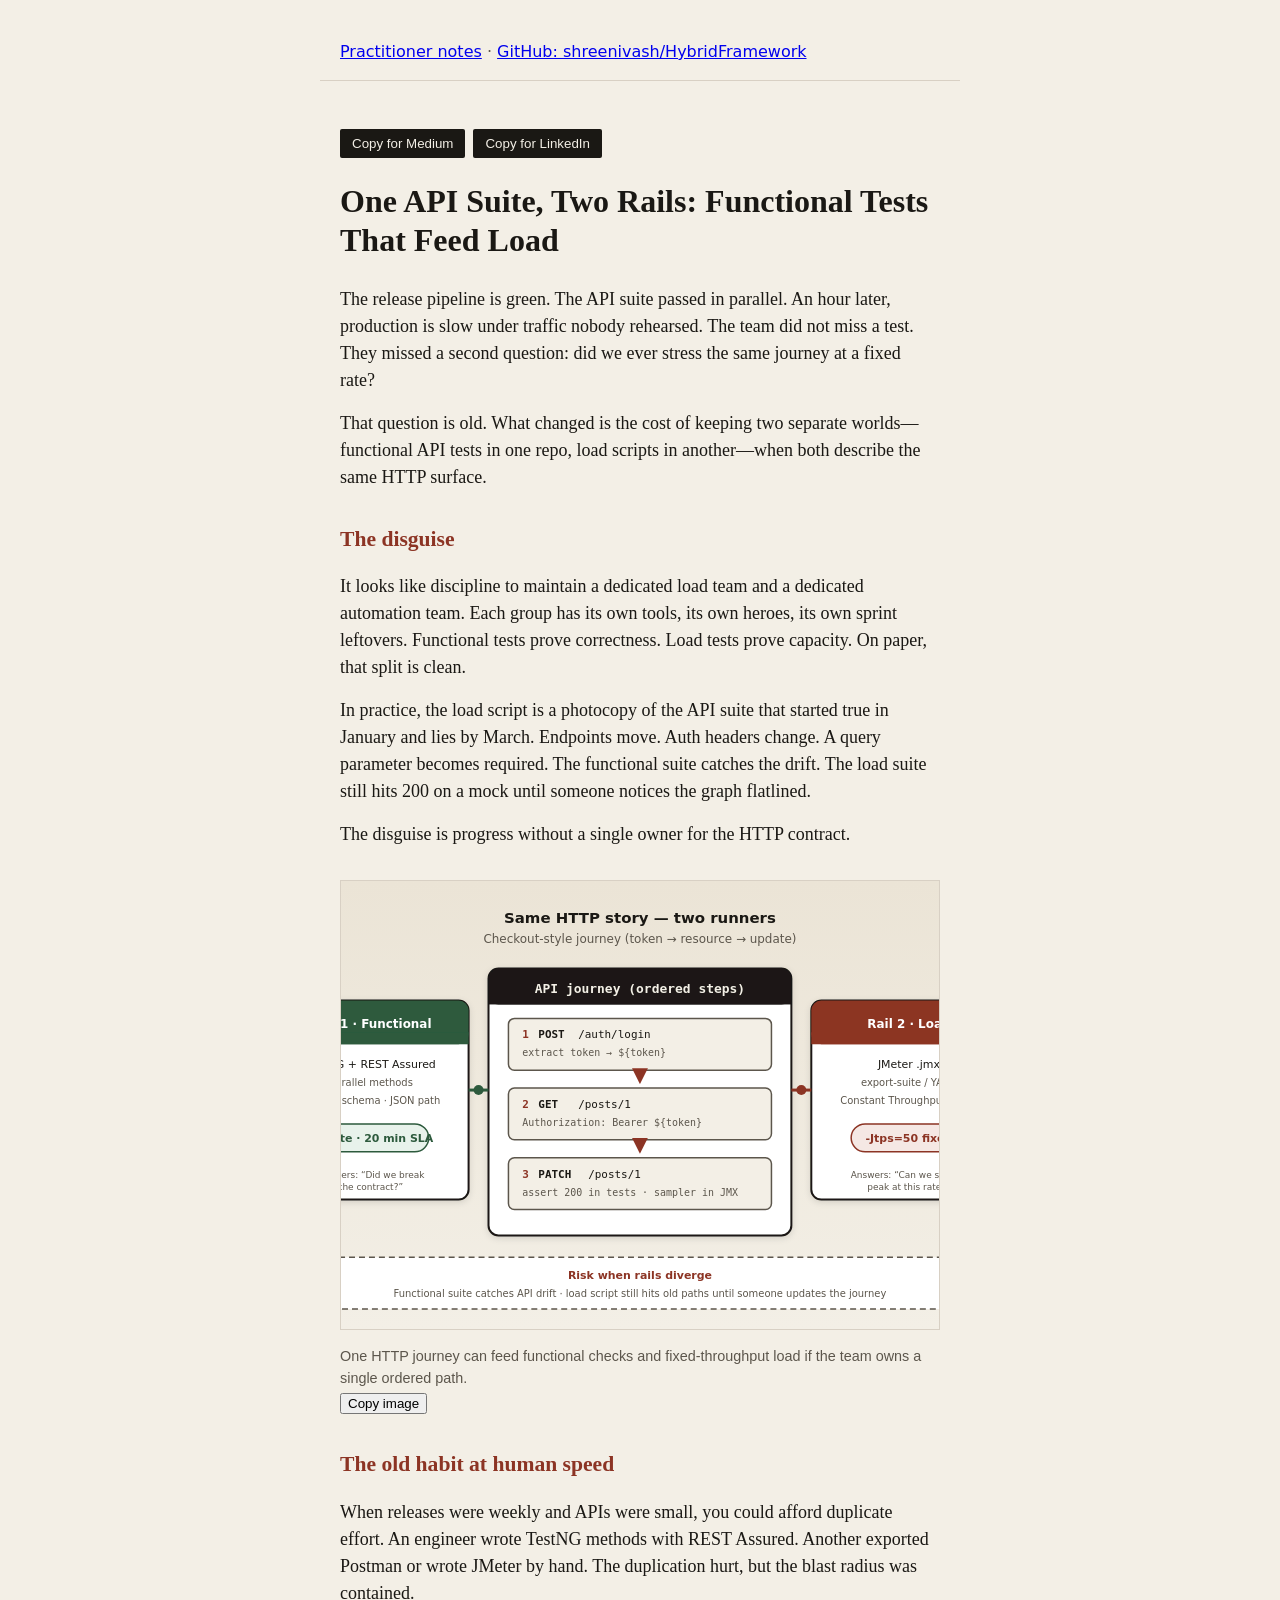
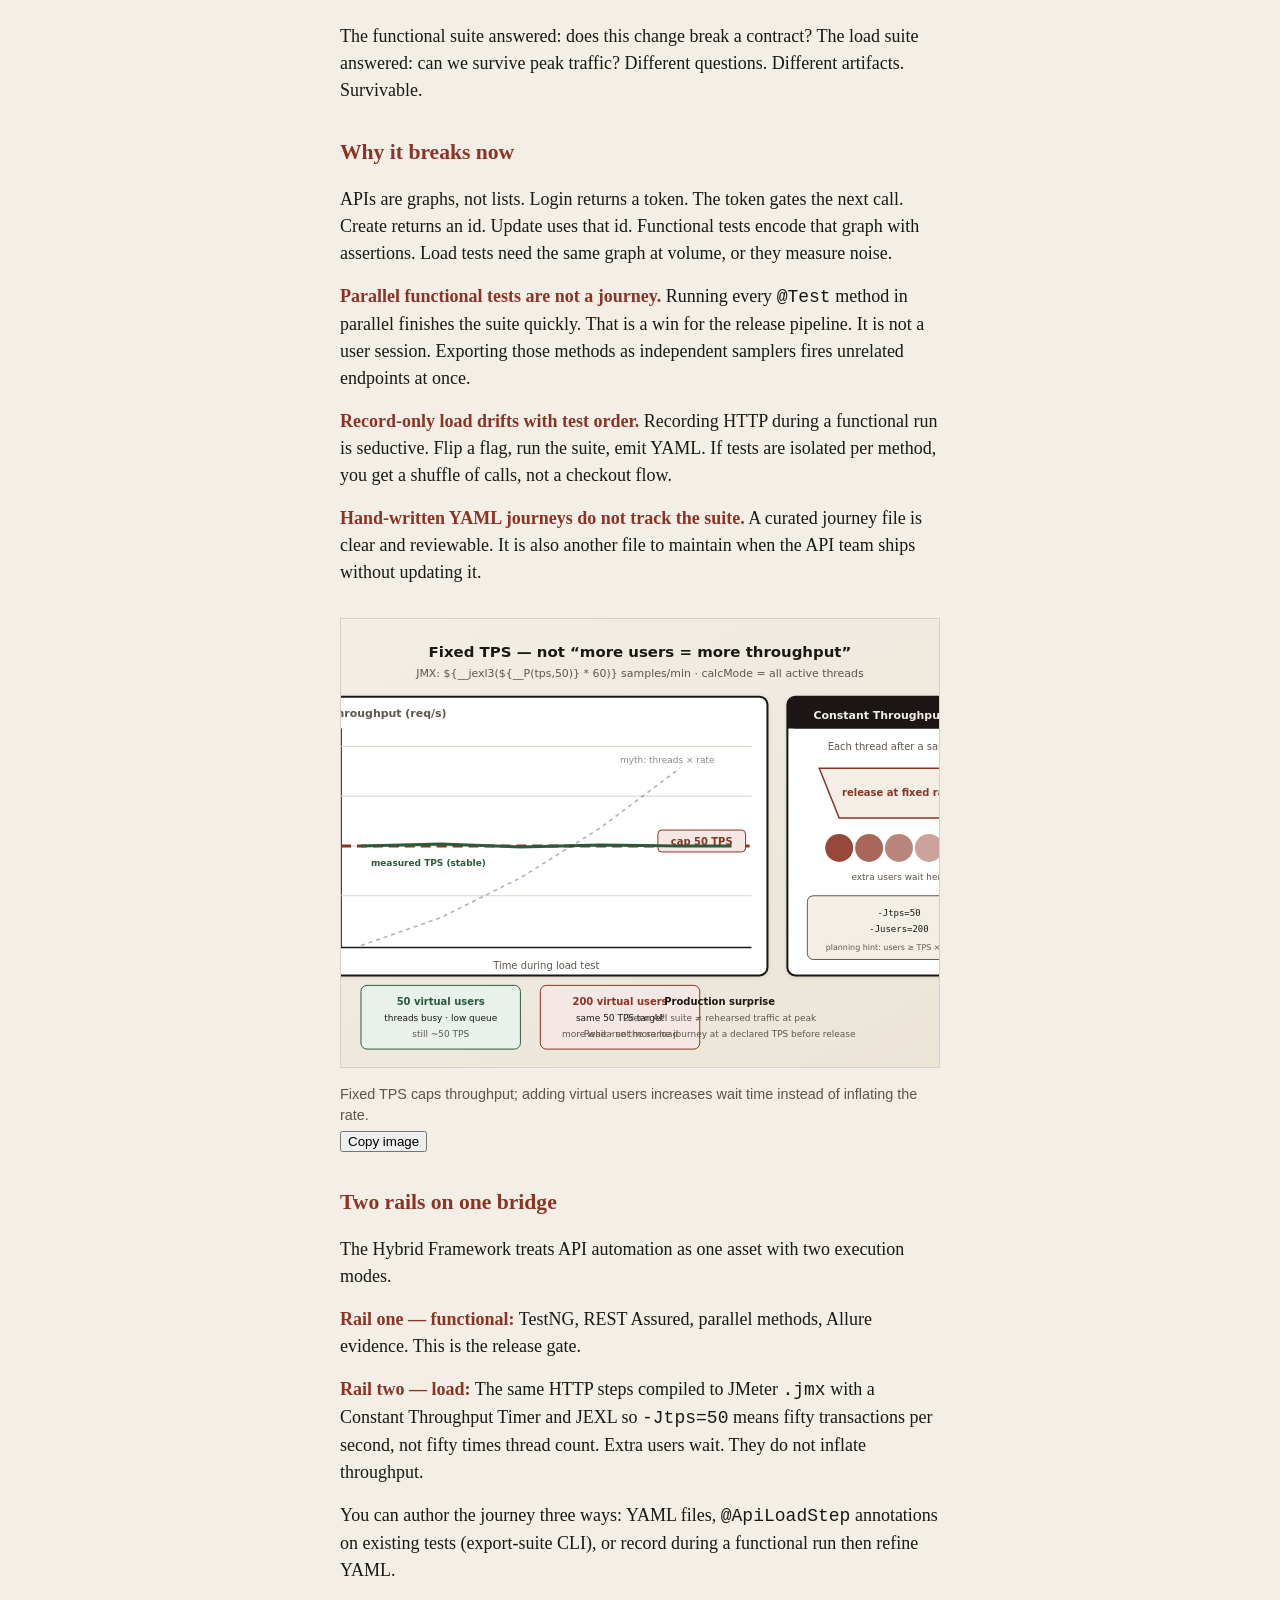
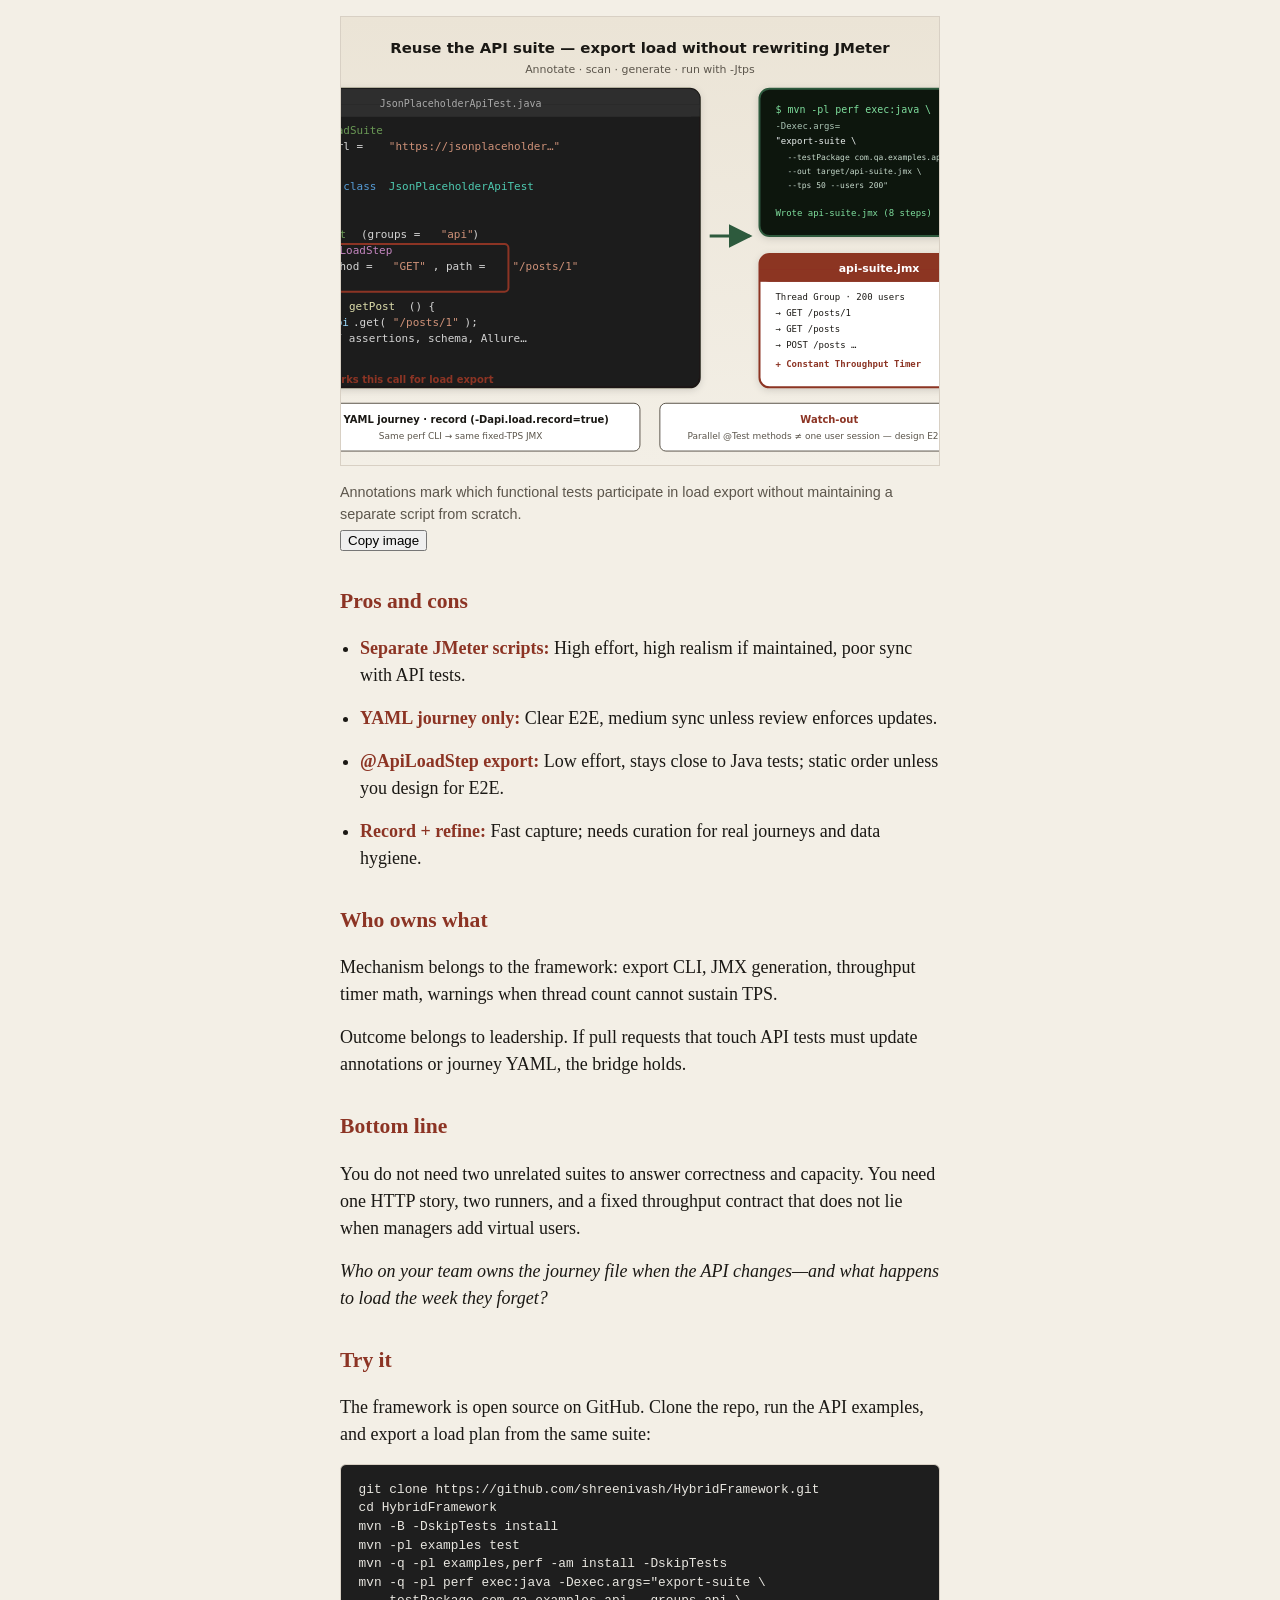
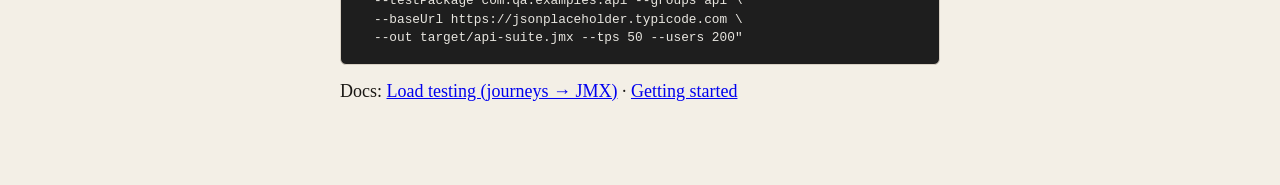
==== blog/posts/one-api-suite-two-rails.html @ 1384cb2e "Add perf module, API-to-JMX export, and practitioner blog. Reuse annotated or recorded API suites fo" ====
<!DOCTYPE html>
<html lang="en">
<head>
  <meta charset="utf-8"/>
  <meta name="viewport" content="width=device-width, initial-scale=1"/>
  <title>One API Suite, Two Rails</title>
  <link rel="stylesheet" href="../styles.css"/>
</head>
<body>
  <header class="masthead">
    <p><a href="../index.html">Practitioner notes</a> · <a href="https://github.com/shreenivash/HybridFramework">GitHub: shreenivash/HybridFramework</a></p>
  </header>
  <main>
    <div class="toolbar no-medium">
      <button type="button" id="copy-medium">Copy for Medium</button>
      <button type="button" id="copy-linkedin">Copy for LinkedIn</button>
      <span class="status" id="copy-status"></span>
    </div>
    <article id="story">
      <h1>One API Suite, Two Rails: Functional Tests That Feed Load</h1>
      <p>The release pipeline is green. The API suite passed in parallel. An hour later, production is slow under traffic nobody rehearsed. The team did not miss a test. They missed a second question: did we ever stress the same journey at a fixed rate?</p>
      <p>That question is old. What changed is the cost of keeping two separate worlds—functional API tests in one repo, load scripts in another—when both describe the same HTTP surface.</p>

      <h2>The disguise</h2>
      <p>It looks like discipline to maintain a dedicated load team and a dedicated automation team. Each group has its own tools, its own heroes, its own sprint leftovers. Functional tests prove correctness. Load tests prove capacity. On paper, that split is clean.</p>
      <p>In practice, the load script is a photocopy of the API suite that started true in January and lies by March. Endpoints move. Auth headers change. A query parameter becomes required. The functional suite catches the drift. The load suite still hits 200 on a mock until someone notices the graph flatlined.</p>
      <p>The disguise is progress without a single owner for the HTTP contract.</p>

      <figure>
        <img src="../images/rails.svg" alt="Diagram: shared API journey (login, GET post, PATCH) feeding TestNG functional rail and JMeter load rail at fixed TPS." width="800" height="450"/>
        <figcaption>One HTTP journey can feed functional checks and fixed-throughput load if the team owns a single ordered path.</figcaption>
        <button type="button" class="no-medium copy-image" data-src="../images/rails.svg">Copy image</button>
      </figure>

      <h2>The old habit at human speed</h2>
      <p>When releases were weekly and APIs were small, you could afford duplicate effort. An engineer wrote TestNG methods with REST Assured. Another exported Postman or wrote JMeter by hand. The duplication hurt, but the blast radius was contained.</p>
      <p>The functional suite answered: does this change break a contract? The load suite answered: can we survive peak traffic? Different questions. Different artifacts. Survivable.</p>

      <h2>Why it breaks now</h2>
      <p>APIs are graphs, not lists. Login returns a token. The token gates the next call. Create returns an id. Update uses that id. Functional tests encode that graph with assertions. Load tests need the same graph at volume, or they measure noise.</p>
      <p><strong>Parallel functional tests are not a journey.</strong> Running every <code>@Test</code> method in parallel finishes the suite quickly. That is a win for the release pipeline. It is not a user session. Exporting those methods as independent samplers fires unrelated endpoints at once.</p>
      <p><strong>Record-only load drifts with test order.</strong> Recording HTTP during a functional run is seductive. Flip a flag, run the suite, emit YAML. If tests are isolated per method, you get a shuffle of calls, not a checkout flow.</p>
      <p><strong>Hand-written YAML journeys do not track the suite.</strong> A curated journey file is clear and reviewable. It is also another file to maintain when the API team ships without updating it.</p>

      <figure>
        <img src="../images/throughput.svg" alt="Chart: throughput capped at 50 TPS; 200 virtual users increase queue wait, not request rate, with Constant Throughput Timer." width="800" height="450"/>
        <figcaption>Fixed TPS caps throughput; adding virtual users increases wait time instead of inflating the rate.</figcaption>
        <button type="button" class="no-medium copy-image" data-src="../images/throughput.svg">Copy image</button>
      </figure>

      <h2>Two rails on one bridge</h2>
      <p>The Hybrid Framework treats API automation as one asset with two execution modes.</p>
      <p><strong>Rail one — functional:</strong> TestNG, REST Assured, parallel methods, Allure evidence. This is the release gate.</p>
      <p><strong>Rail two — load:</strong> The same HTTP steps compiled to JMeter <code>.jmx</code> with a Constant Throughput Timer and JEXL so <code>-Jtps=50</code> means fifty transactions per second, not fifty times thread count. Extra users wait. They do not inflate throughput.</p>
      <p>You can author the journey three ways: YAML files, <code>@ApiLoadStep</code> annotations on existing tests (export-suite CLI), or record during a functional run then refine YAML.</p>

      <figure>
        <img src="../images/annotations.svg" alt="Illustration: @ApiLoadStep on a Java API test, export-suite CLI, and generated JMeter JMX with eight steps." width="800" height="450"/>
        <figcaption>Annotations mark which functional tests participate in load export without maintaining a separate script from scratch.</figcaption>
        <button type="button" class="no-medium copy-image" data-src="../images/annotations.svg">Copy image</button>
      </figure>

      <h2>Pros and cons</h2>
      <ul>
        <li><strong>Separate JMeter scripts:</strong> High effort, high realism if maintained, poor sync with API tests.</li>
        <li><strong>YAML journey only:</strong> Clear E2E, medium sync unless review enforces updates.</li>
        <li><strong>@ApiLoadStep export:</strong> Low effort, stays close to Java tests; static order unless you design for E2E.</li>
        <li><strong>Record + refine:</strong> Fast capture; needs curation for real journeys and data hygiene.</li>
      </ul>

      <h2>Who owns what</h2>
      <p>Mechanism belongs to the framework: export CLI, JMX generation, throughput timer math, warnings when thread count cannot sustain TPS.</p>
      <p>Outcome belongs to leadership. If pull requests that touch API tests must update annotations or journey YAML, the bridge holds.</p>

      <h2>Bottom line</h2>
      <p>You do not need two unrelated suites to answer correctness and capacity. You need one HTTP story, two runners, and a fixed throughput contract that does not lie when managers add virtual users.</p>
      <p><em>Who on your team owns the journey file when the API changes—and what happens to load the week they forget?</em></p>

      <h2>Try it</h2>
      <p>The framework is open source on GitHub. Clone the repo, run the API examples, and export a load plan from the same suite:</p>
      <pre class="code-block"><code>git clone https://github.com/shreenivash/HybridFramework.git
cd HybridFramework
mvn -B -DskipTests install
mvn -pl examples test
mvn -q -pl examples,perf -am install -DskipTests
mvn -q -pl perf exec:java -Dexec.args="export-suite \
  --testPackage com.qa.examples.api --groups api \
  --baseUrl https://jsonplaceholder.typicode.com \
  --out target/api-suite.jmx --tps 50 --users 200"</code></pre>
      <p>Docs: <a href="https://github.com/shreenivash/HybridFramework/blob/main/docs/perf-load.md">Load testing (journeys → JMX)</a> · <a href="https://github.com/shreenivash/HybridFramework/blob/main/docs/getting-started.md">Getting started</a></p>
    </article>
  </main>
  <script>
    const status = document.getElementById('copy-status');
    function setStatus(msg) { status.textContent = msg; }

    document.getElementById('copy-linkedin').addEventListener('click', async () => {
      const res = await fetch('../linkedin-post.txt');
      const text = await res.text();
      await navigator.clipboard.writeText(text);
      setStatus('LinkedIn post copied.');
    });

    document.getElementById('copy-medium').addEventListener('click', async () => {
      const story = document.getElementById('story').cloneNode(true);
      story.querySelectorAll('.no-medium').forEach(el => el.remove());
      story.querySelectorAll('img').forEach(img => {
        const u = new URL(img.getAttribute('src'), window.location.href);
        img.setAttribute('src', u.href);
      });
      const html = story.innerHTML;
      const plain = story.innerText;
      await navigator.clipboard.write([
        new ClipboardItem({
          'text/html': new Blob([html], { type: 'text/html' }),
          'text/plain': new Blob([plain], { type: 'text/plain' })
        })
      ]);
      setStatus('Medium story copied. Paste into a new story; move the title if needed.');
    });

    function imagePng(img) {
      return new Promise((resolve, reject) => {
        const canvas = document.createElement('canvas');
        canvas.width = img.naturalWidth;
        canvas.height = img.naturalHeight;
        if (!canvas.width) { reject(new Error('Image not ready')); return; }
        canvas.getContext('2d').drawImage(img, 0, 0);
        canvas.toBlob(blob => blob ? resolve(blob) : reject(new Error('no blob')), 'image/png');
      });
    }

    document.querySelectorAll('.copy-image').forEach(btn => {
      btn.addEventListener('click', async () => {
        const img = new Image();
        img.src = new URL(btn.dataset.src, window.location.href).href;
        await img.decode();
        await navigator.clipboard.write([new ClipboardItem({ 'image/png': imagePng(img) })]);
        setStatus('Image copied as PNG.');
      });
    });
  </script>
</body>
</html>
---- blog/styles.css ----
:root {
  --paper: #f3efe6;
  --ink: #1a1814;
  --oxide: #8c3424;
  --muted: #5c564c;
}

* {
  box-sizing: border-box;
}

body {
  margin: 0;
  background: var(--paper);
  color: var(--ink);
  font-family: "Avenir Next", "Segoe UI", system-ui, sans-serif;
  line-height: 1.5;
}

.masthead {
  max-width: 40rem;
  margin: 0 auto;
  padding: 2.5rem 1.25rem 1rem;
  border-bottom: 1px solid #d8d0c4;
}

.masthead h1 {
  font-family: "Iowan Old Style", Palatino, Georgia, serif;
  font-weight: 600;
  margin: 0 0 0.25rem;
}

.masthead p {
  margin: 0;
  color: var(--muted);
}

main {
  max-width: 40rem;
  margin: 0 auto;
  padding: 1.5rem 1.25rem 4rem;
}

article {
  font-family: "Iowan Old Style", Palatino, Georgia, serif;
  font-size: 1.125rem;
}

article h1 {
  font-size: 2rem;
  line-height: 1.2;
  margin-top: 0;
}

article h2 {
  font-size: 1.35rem;
  margin-top: 2rem;
  color: var(--oxide);
}

article p,
article li {
  margin: 0 0 1rem;
}

article ul {
  padding-left: 1.25rem;
}

article strong {
  color: var(--oxide);
}

article em {
  font-style: italic;
}

.post-list {
  list-style: none;
  padding: 0;
}

.post-list li {
  margin-bottom: 1.5rem;
  padding-bottom: 1.5rem;
  border-bottom: 1px solid #d8d0c4;
}

.post-list a {
  color: var(--ink);
  text-decoration: none;
  font-family: "Iowan Old Style", Palatino, Georgia, serif;
  font-size: 1.35rem;
  font-weight: 600;
}

.post-list a:hover {
  color: var(--oxide);
}

.dek {
  color: var(--muted);
  font-size: 0.95rem;
}

.toolbar {
  display: flex;
  flex-wrap: wrap;
  gap: 0.5rem;
  margin: 1.5rem 0;
  font-family: "Avenir Next", "Segoe UI", sans-serif;
  font-size: 0.85rem;
}

.toolbar button {
  background: var(--ink);
  color: var(--paper);
  border: none;
  padding: 0.45rem 0.75rem;
  cursor: pointer;
  border-radius: 2px;
}

.toolbar button:hover {
  background: var(--oxide);
}

.toolbar .status {
  color: var(--muted);
  align-self: center;
}

figure {
  margin: 2rem 0;
}

figure img {
  width: 100%;
  aspect-ratio: 16 / 9;
  object-fit: cover;
  border: 1px solid #d8d0c4;
}

figcaption {
  font-size: 0.9rem;
  color: var(--muted);
  margin-top: 0.5rem;
  font-family: "Avenir Next", "Segoe UI", sans-serif;
}

.no-medium {
  /* excluded from Medium paste */
}

article pre.code-block {
  background: #1e1e1e;
  color: #e8e6e0;
  padding: 1rem 1.1rem;
  border-radius: 6px;
  overflow-x: auto;
  font-family: ui-monospace, "SF Mono", Menlo, monospace;
  font-size: 0.8rem;
  line-height: 1.45;
  border: 1px solid #d8d0c4;
}

article pre.code-block code {
  white-space: pre;
}
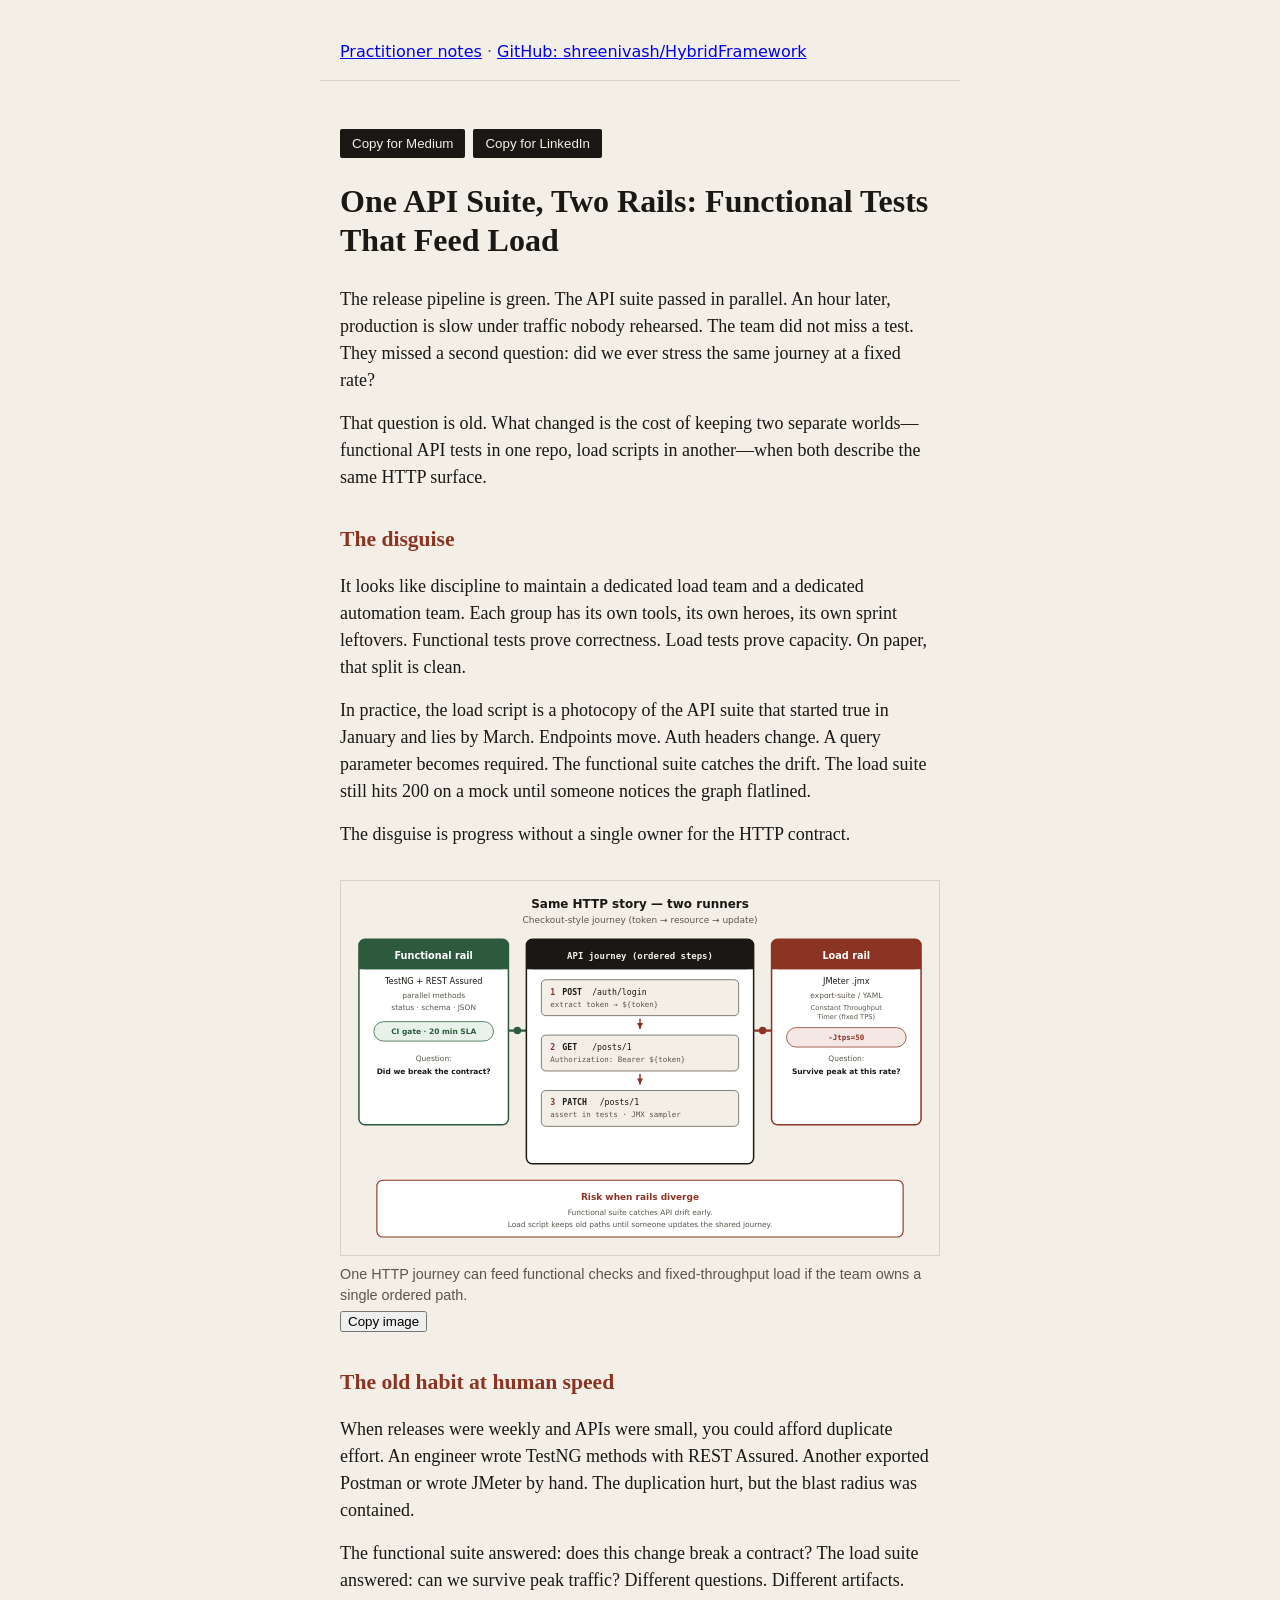
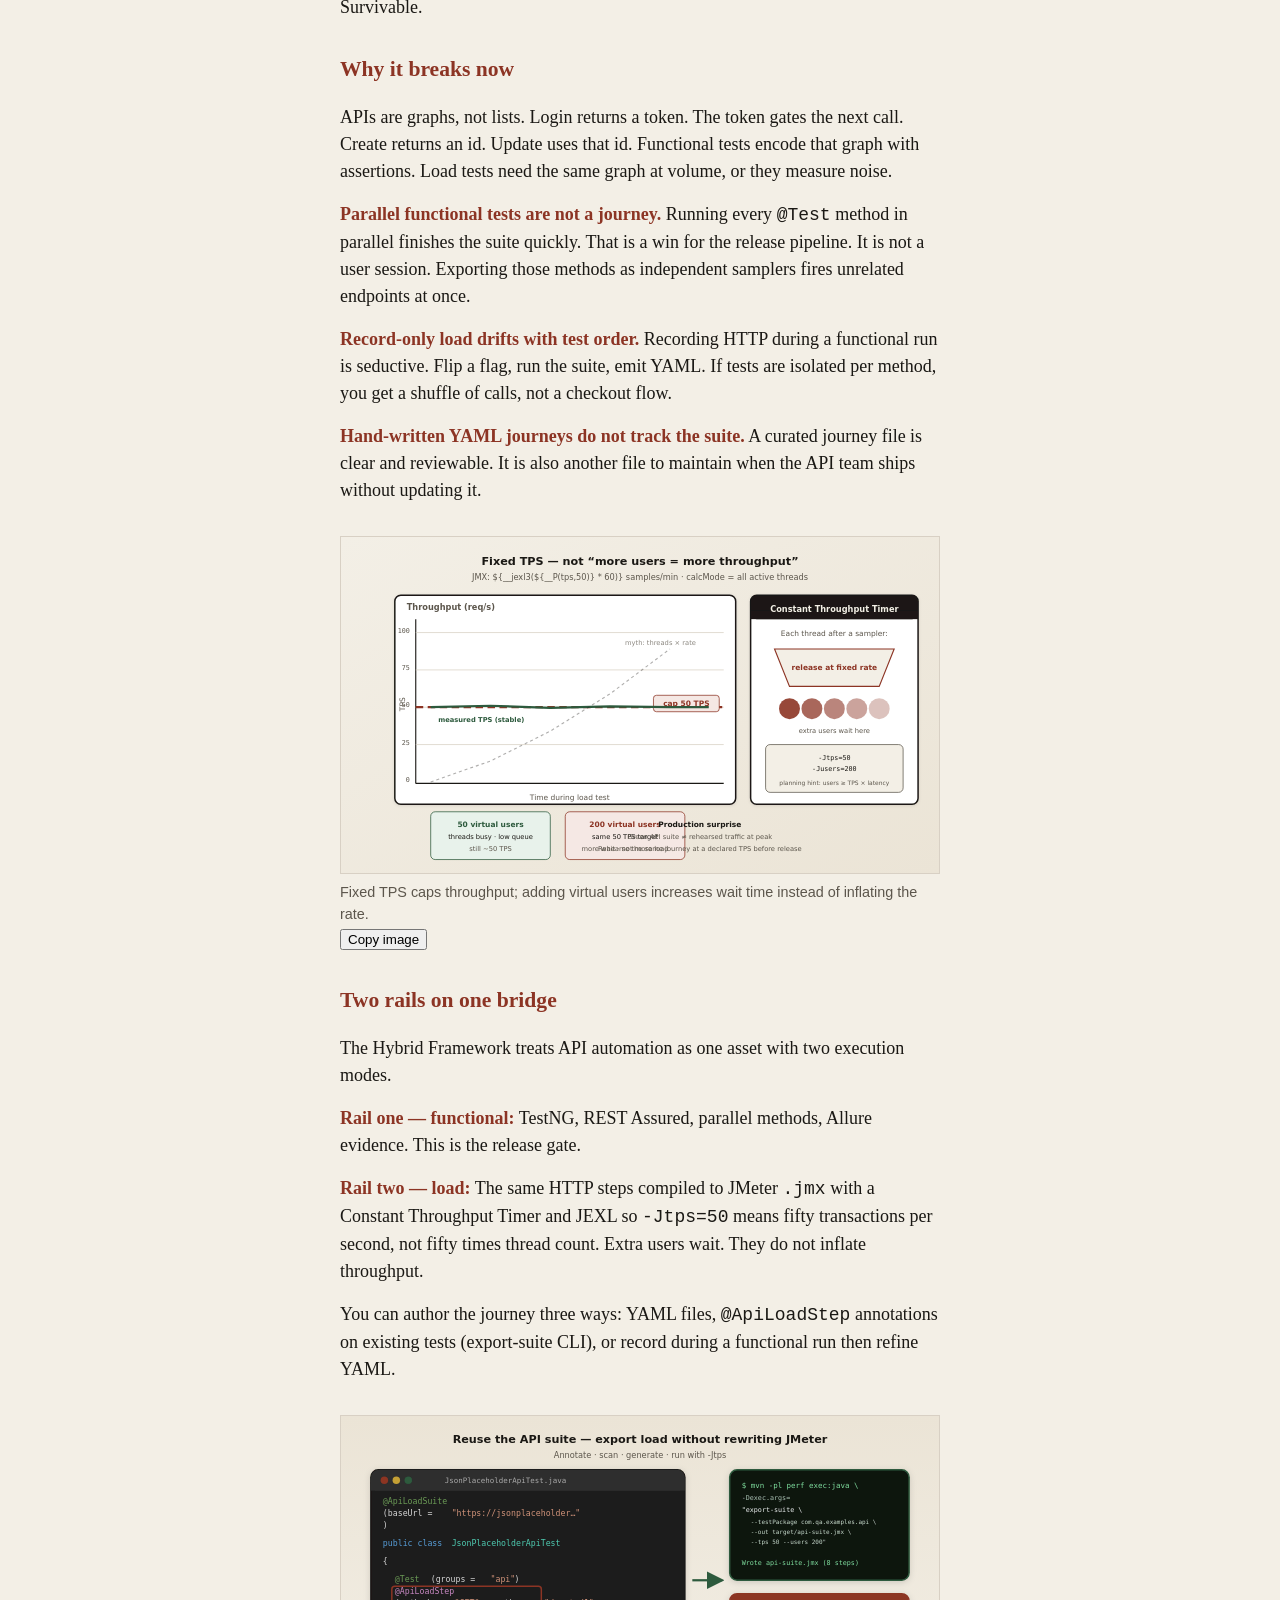
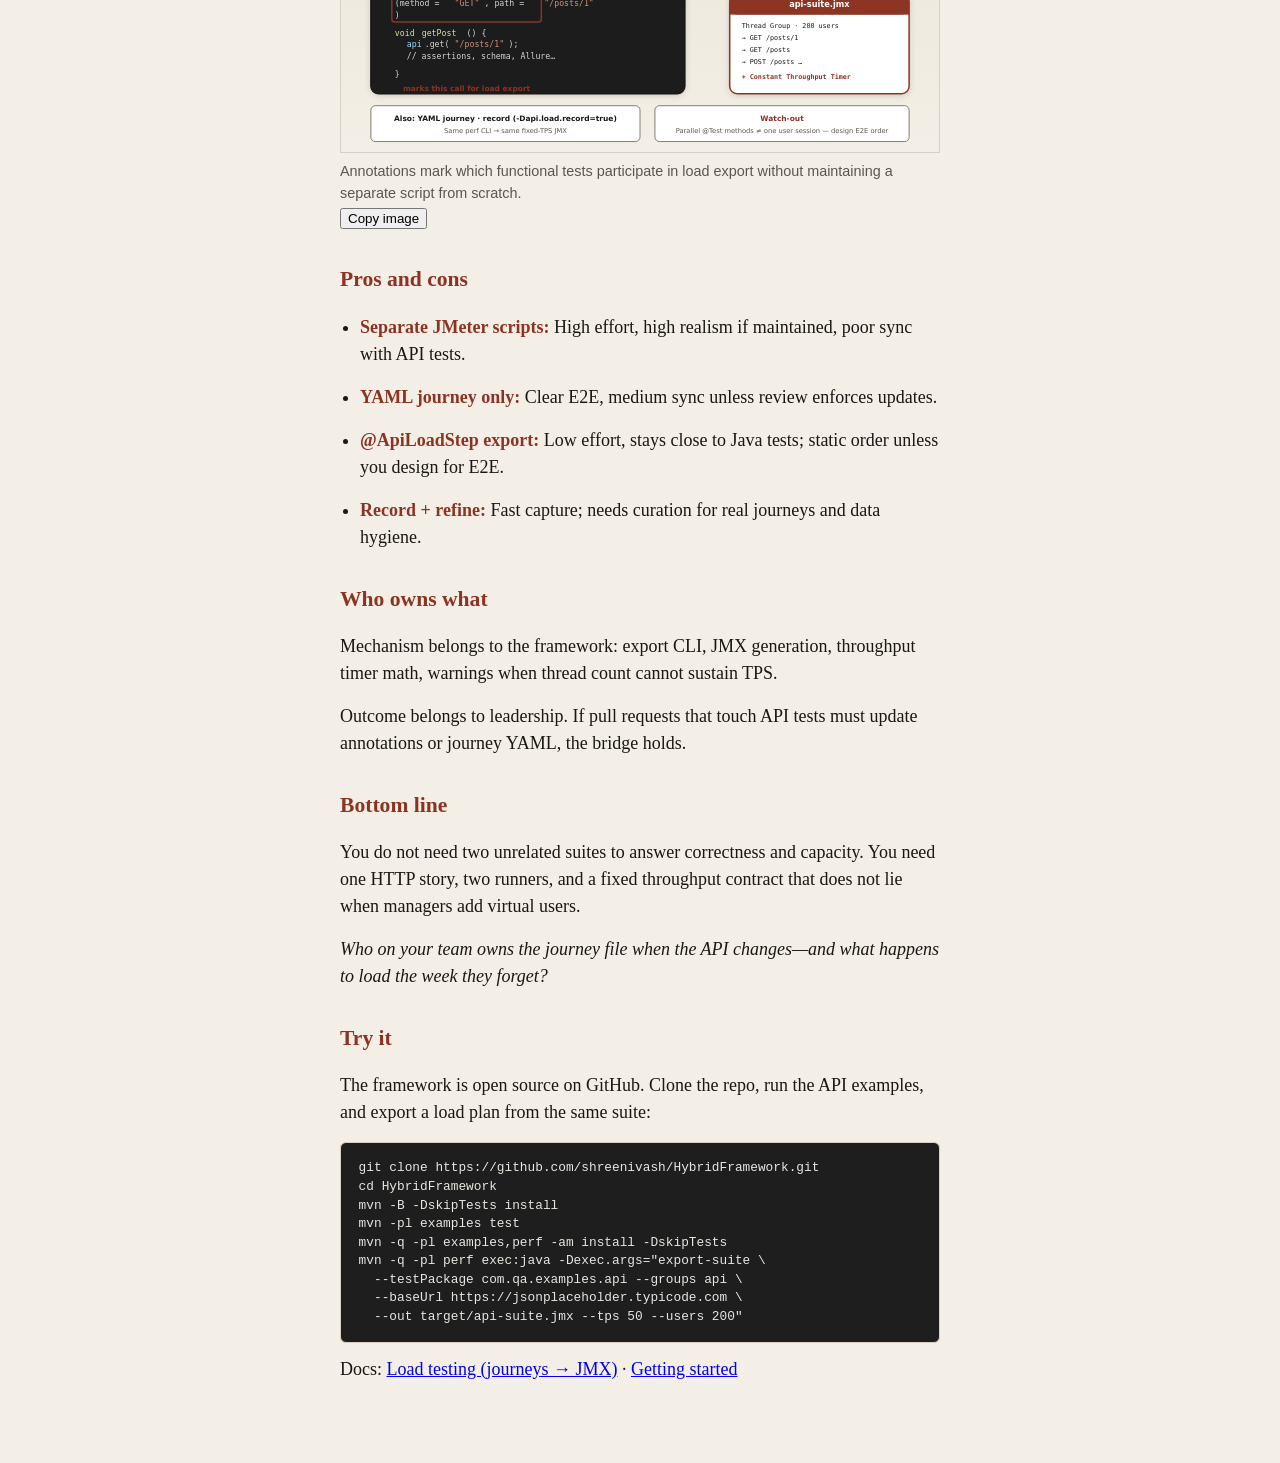
==== commit 1c7f12c7: "Fix blog diagram layout and image display. Prevent CSS cropping, simplify rails SVG spacing, and loa" ====
--- a/blog/posts/one-api-suite-two-rails.html
+++ b/blog/posts/one-api-suite-two-rails.html
@@ -27,7 +27,7 @@
       <p>The disguise is progress without a single owner for the HTTP contract.</p>
 
       <figure>
-        <img src="../images/rails.svg" alt="Diagram: shared API journey (login, GET post, PATCH) feeding TestNG functional rail and JMeter load rail at fixed TPS." width="800" height="450"/>
+        <img src="../images/rails.svg" data-fallback="https://raw.githubusercontent.com/shreenivash/HybridFramework/main/blog/images/rails.svg" alt="Diagram: shared API journey (login, GET post, PATCH) feeding TestNG functional rail and JMeter load rail at fixed TPS." width="800" height="500" decoding="async"/>
         <figcaption>One HTTP journey can feed functional checks and fixed-throughput load if the team owns a single ordered path.</figcaption>
         <button type="button" class="no-medium copy-image" data-src="../images/rails.svg">Copy image</button>
       </figure>
@@ -43,7 +43,7 @@
       <p><strong>Hand-written YAML journeys do not track the suite.</strong> A curated journey file is clear and reviewable. It is also another file to maintain when the API team ships without updating it.</p>
 
       <figure>
-        <img src="../images/throughput.svg" alt="Chart: throughput capped at 50 TPS; 200 virtual users increase queue wait, not request rate, with Constant Throughput Timer." width="800" height="450"/>
+        <img src="../images/throughput.svg" data-fallback="https://raw.githubusercontent.com/shreenivash/HybridFramework/main/blog/images/throughput.svg" alt="Chart: throughput capped at 50 TPS; 200 virtual users increase queue wait, not request rate, with Constant Throughput Timer." width="800" height="450" decoding="async"/>
         <figcaption>Fixed TPS caps throughput; adding virtual users increases wait time instead of inflating the rate.</figcaption>
         <button type="button" class="no-medium copy-image" data-src="../images/throughput.svg">Copy image</button>
       </figure>
@@ -55,7 +55,7 @@
       <p>You can author the journey three ways: YAML files, <code>@ApiLoadStep</code> annotations on existing tests (export-suite CLI), or record during a functional run then refine YAML.</p>
 
       <figure>
-        <img src="../images/annotations.svg" alt="Illustration: @ApiLoadStep on a Java API test, export-suite CLI, and generated JMeter JMX with eight steps." width="800" height="450"/>
+        <img src="../images/annotations.svg" data-fallback="https://raw.githubusercontent.com/shreenivash/HybridFramework/main/blog/images/annotations.svg" alt="Illustration: @ApiLoadStep on a Java API test, export-suite CLI, and generated JMeter JMX with eight steps." width="800" height="450" decoding="async"/>
         <figcaption>Annotations mark which functional tests participate in load export without maintaining a separate script from scratch.</figcaption>
         <button type="button" class="no-medium copy-image" data-src="../images/annotations.svg">Copy image</button>
       </figure>
@@ -91,6 +91,16 @@
     </article>
   </main>
   <script>
+    document.querySelectorAll('figure img[data-fallback]').forEach((img) => {
+      const fallback = img.getAttribute('data-fallback');
+      img.addEventListener('error', () => {
+        if (fallback && img.src !== fallback) img.src = fallback;
+      }, { once: true });
+      if (window.location.hostname === 'github.com' && fallback) {
+        img.src = fallback;
+      }
+    });
+
     const status = document.getElementById('copy-status');
     function setStatus(msg) { status.textContent = msg; }
 
--- a/blog/styles.css
+++ b/blog/styles.css
@@ -135,10 +135,13 @@
 }
 
 figure img {
+  display: block;
   width: 100%;
-  aspect-ratio: 16 / 9;
-  object-fit: cover;
+  max-width: 800px;
+  height: auto;
+  margin: 0 auto;
   border: 1px solid #d8d0c4;
+  background: var(--paper);
 }
 
 figcaption {
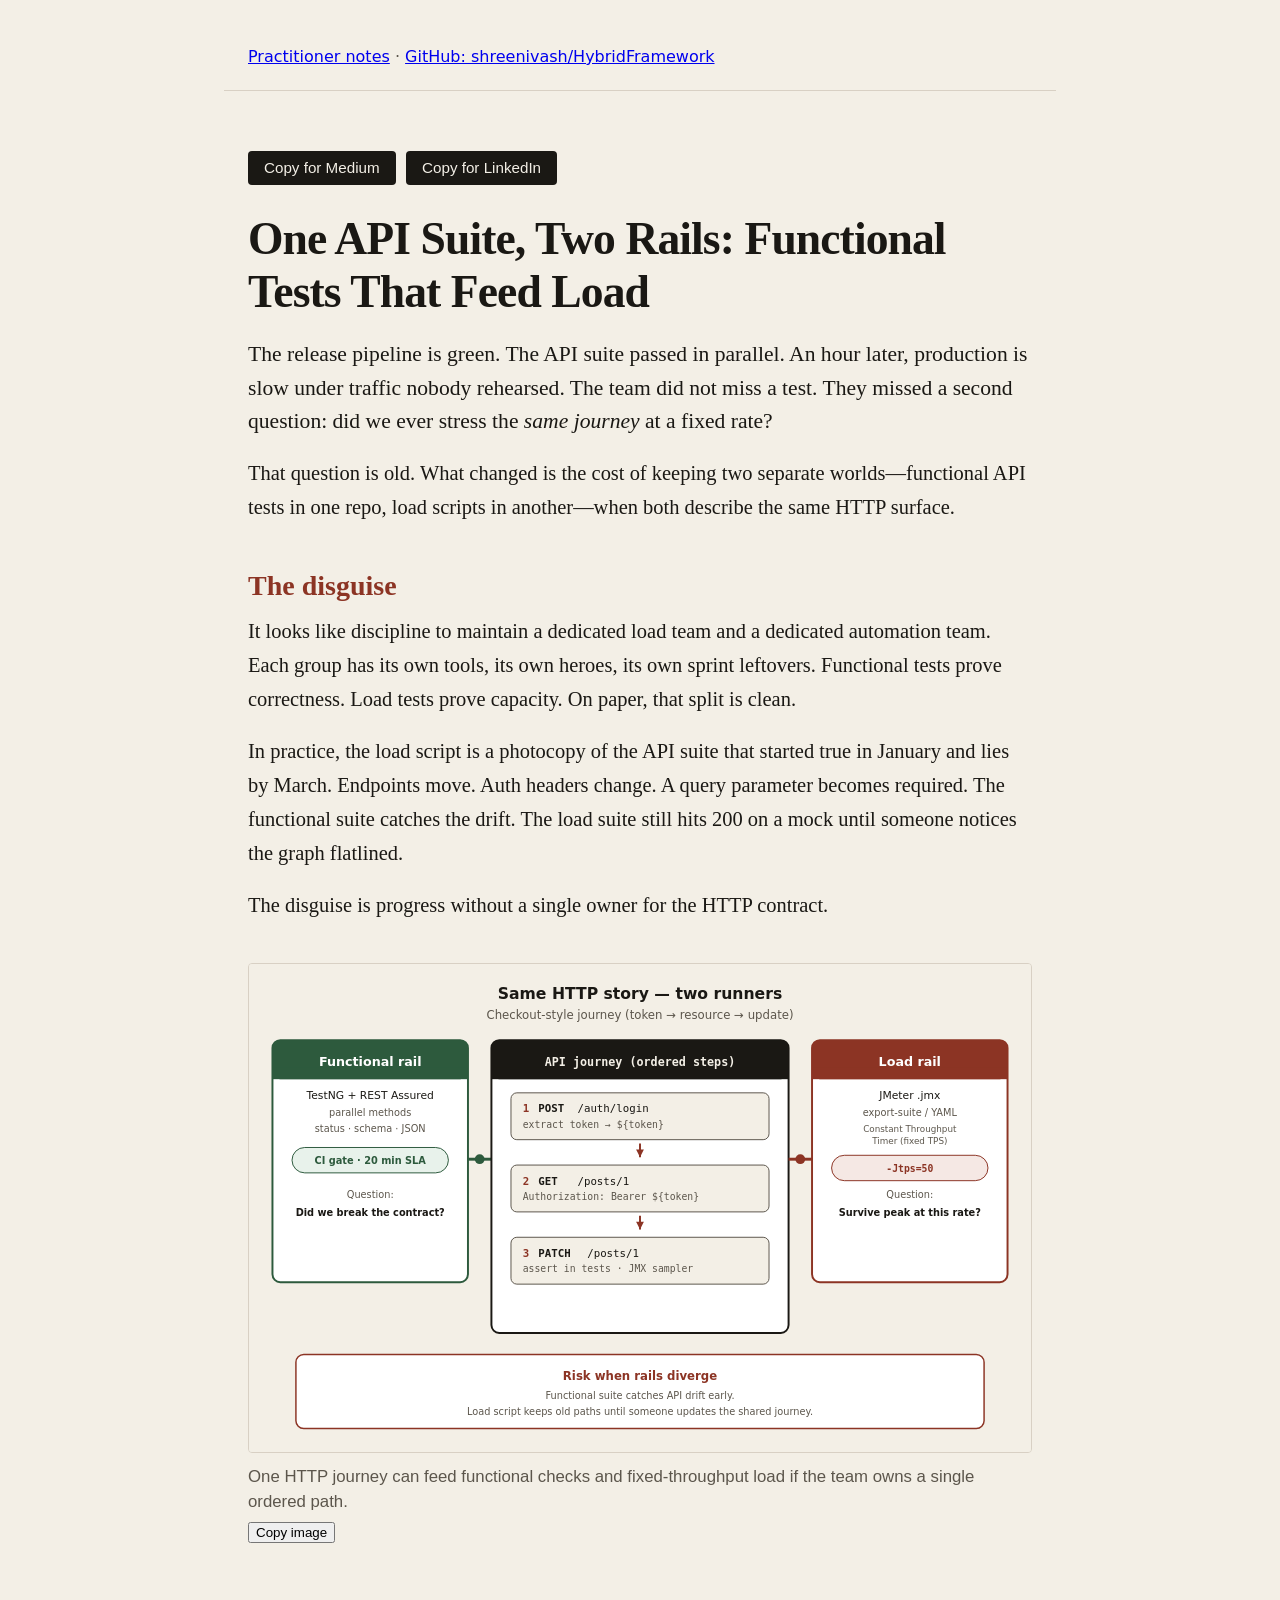
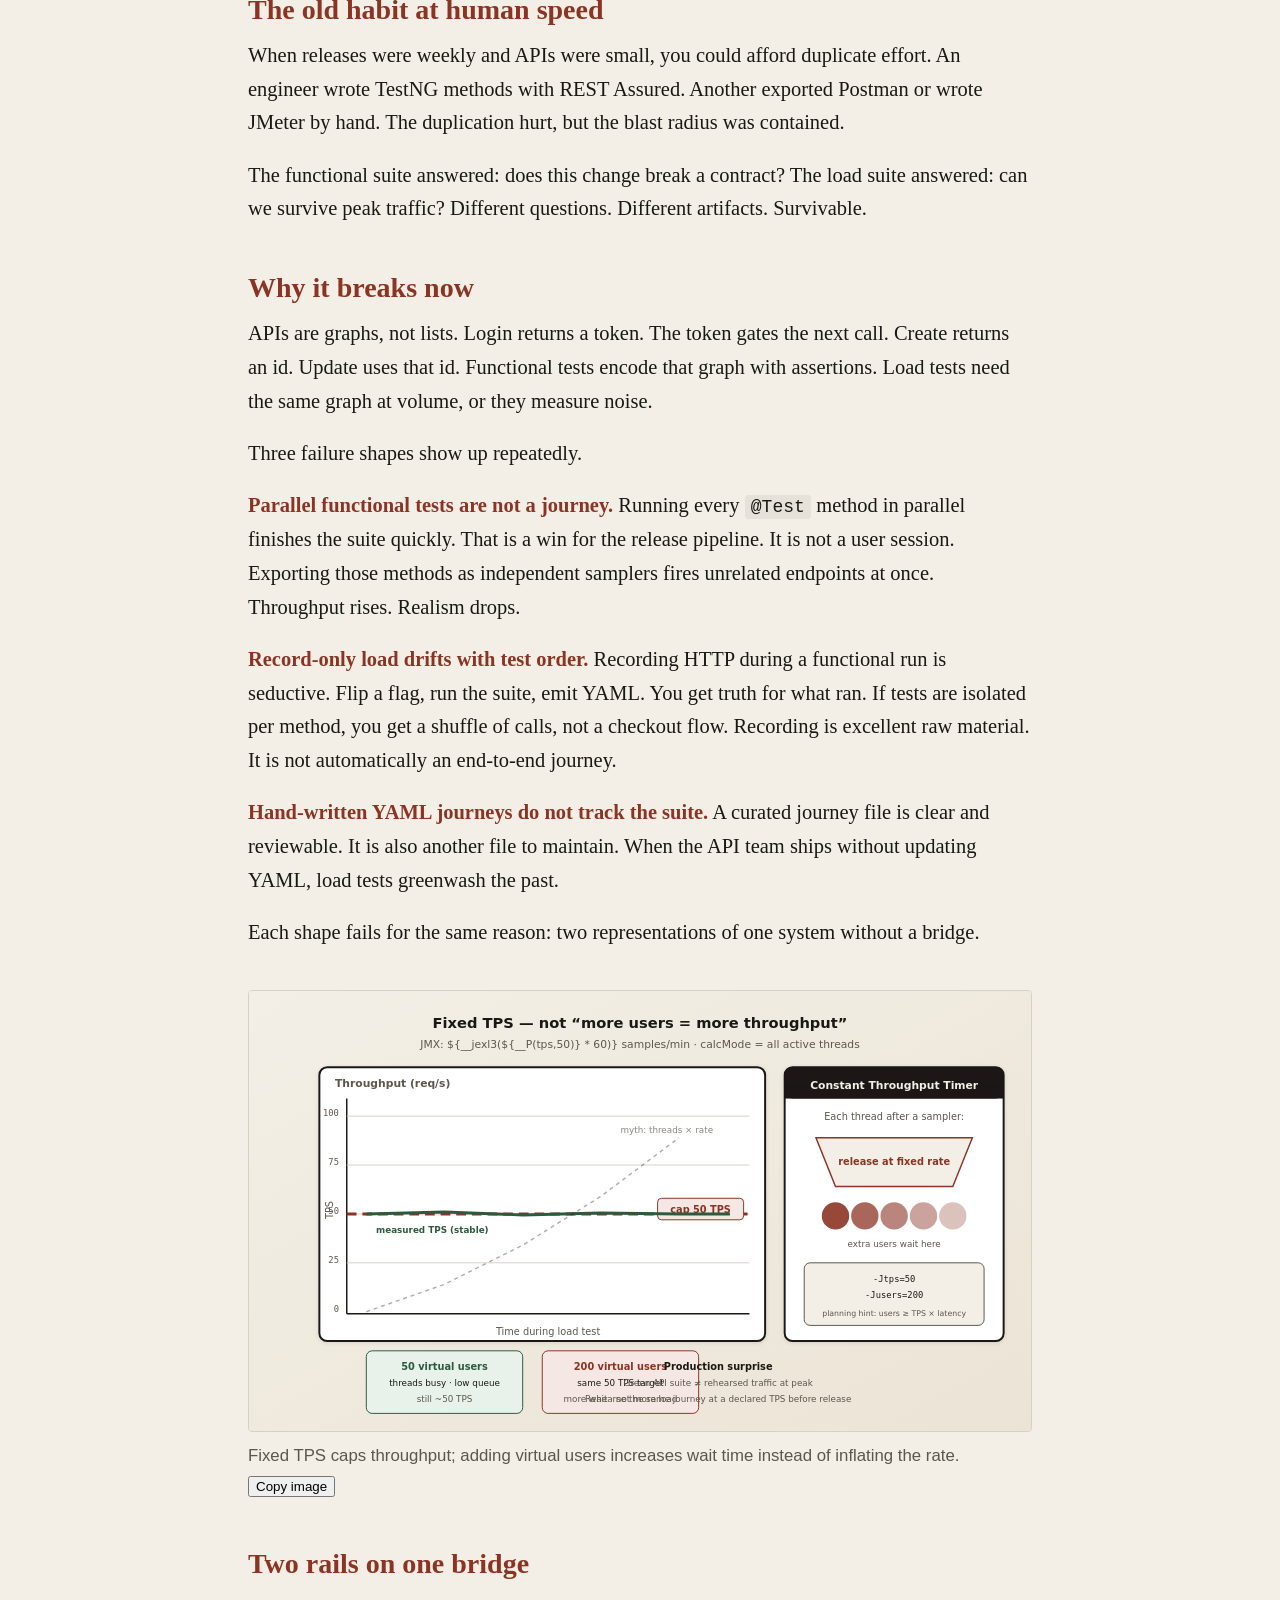
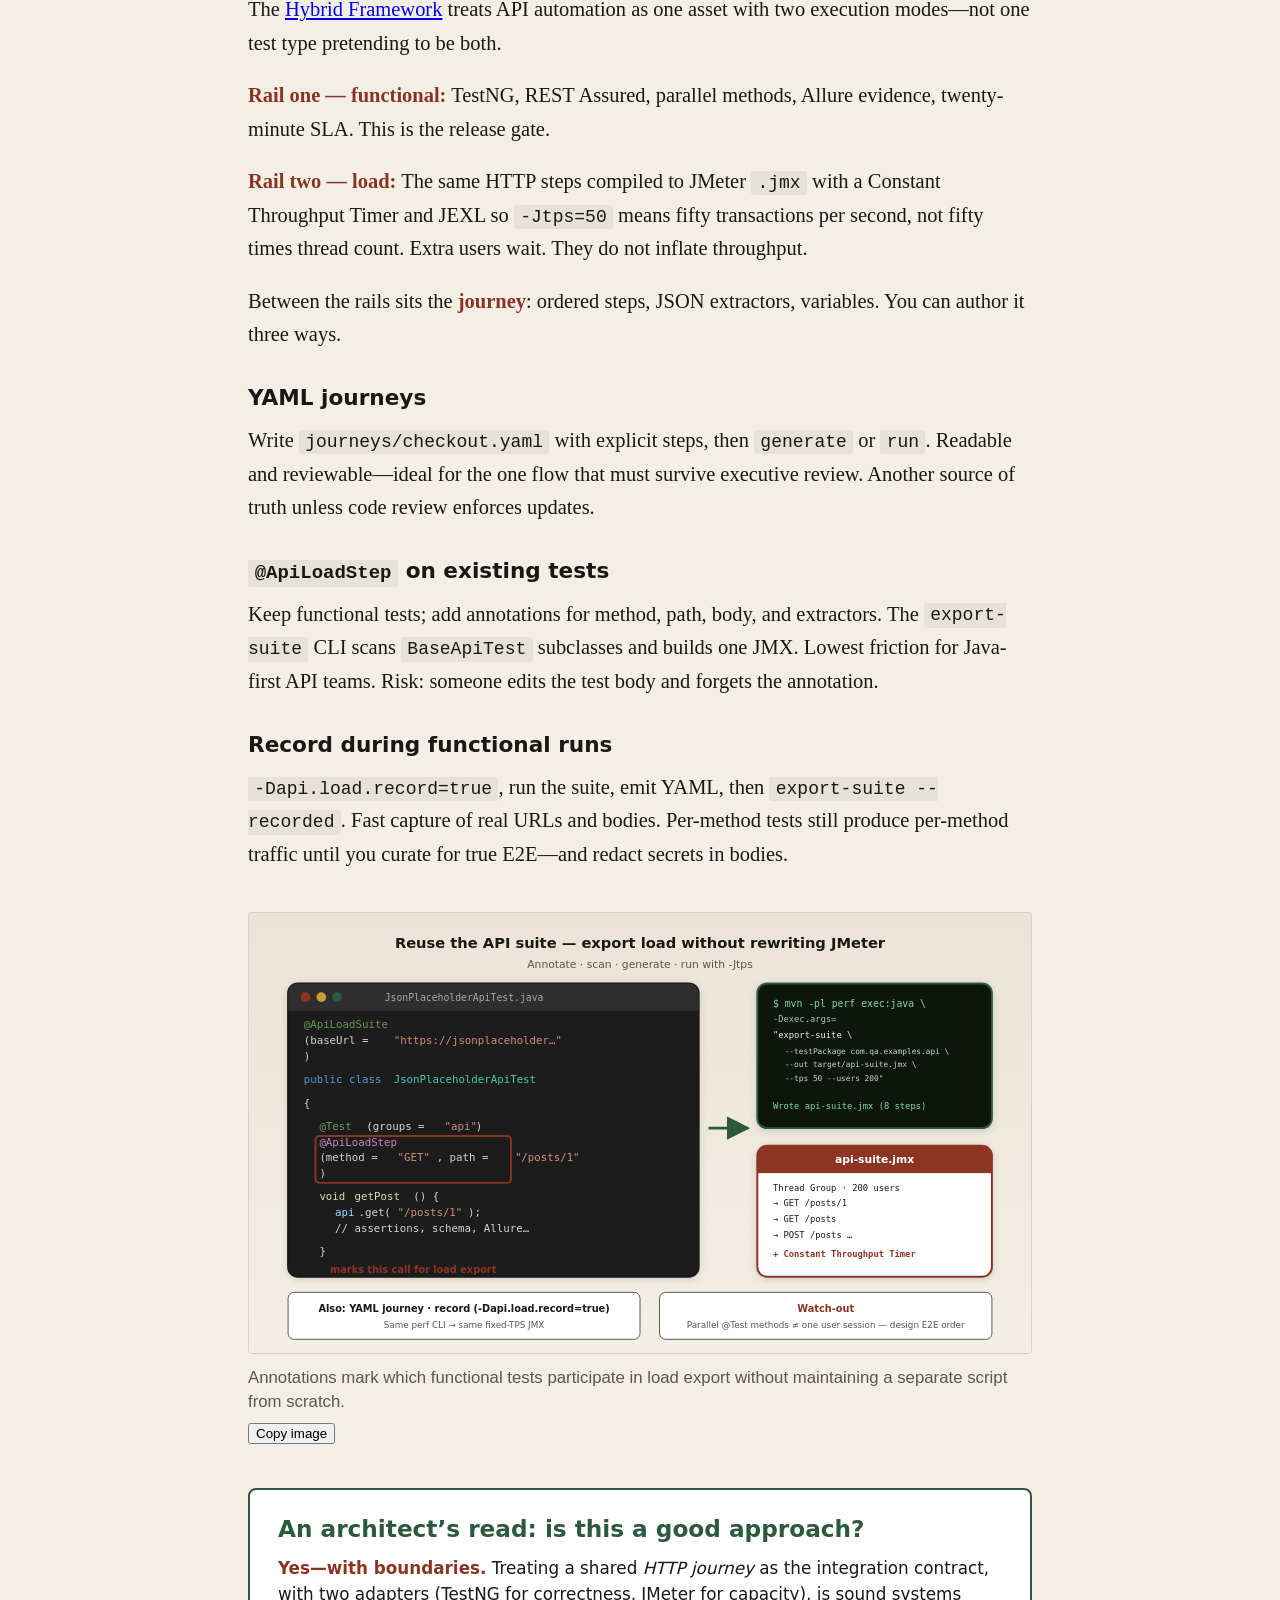
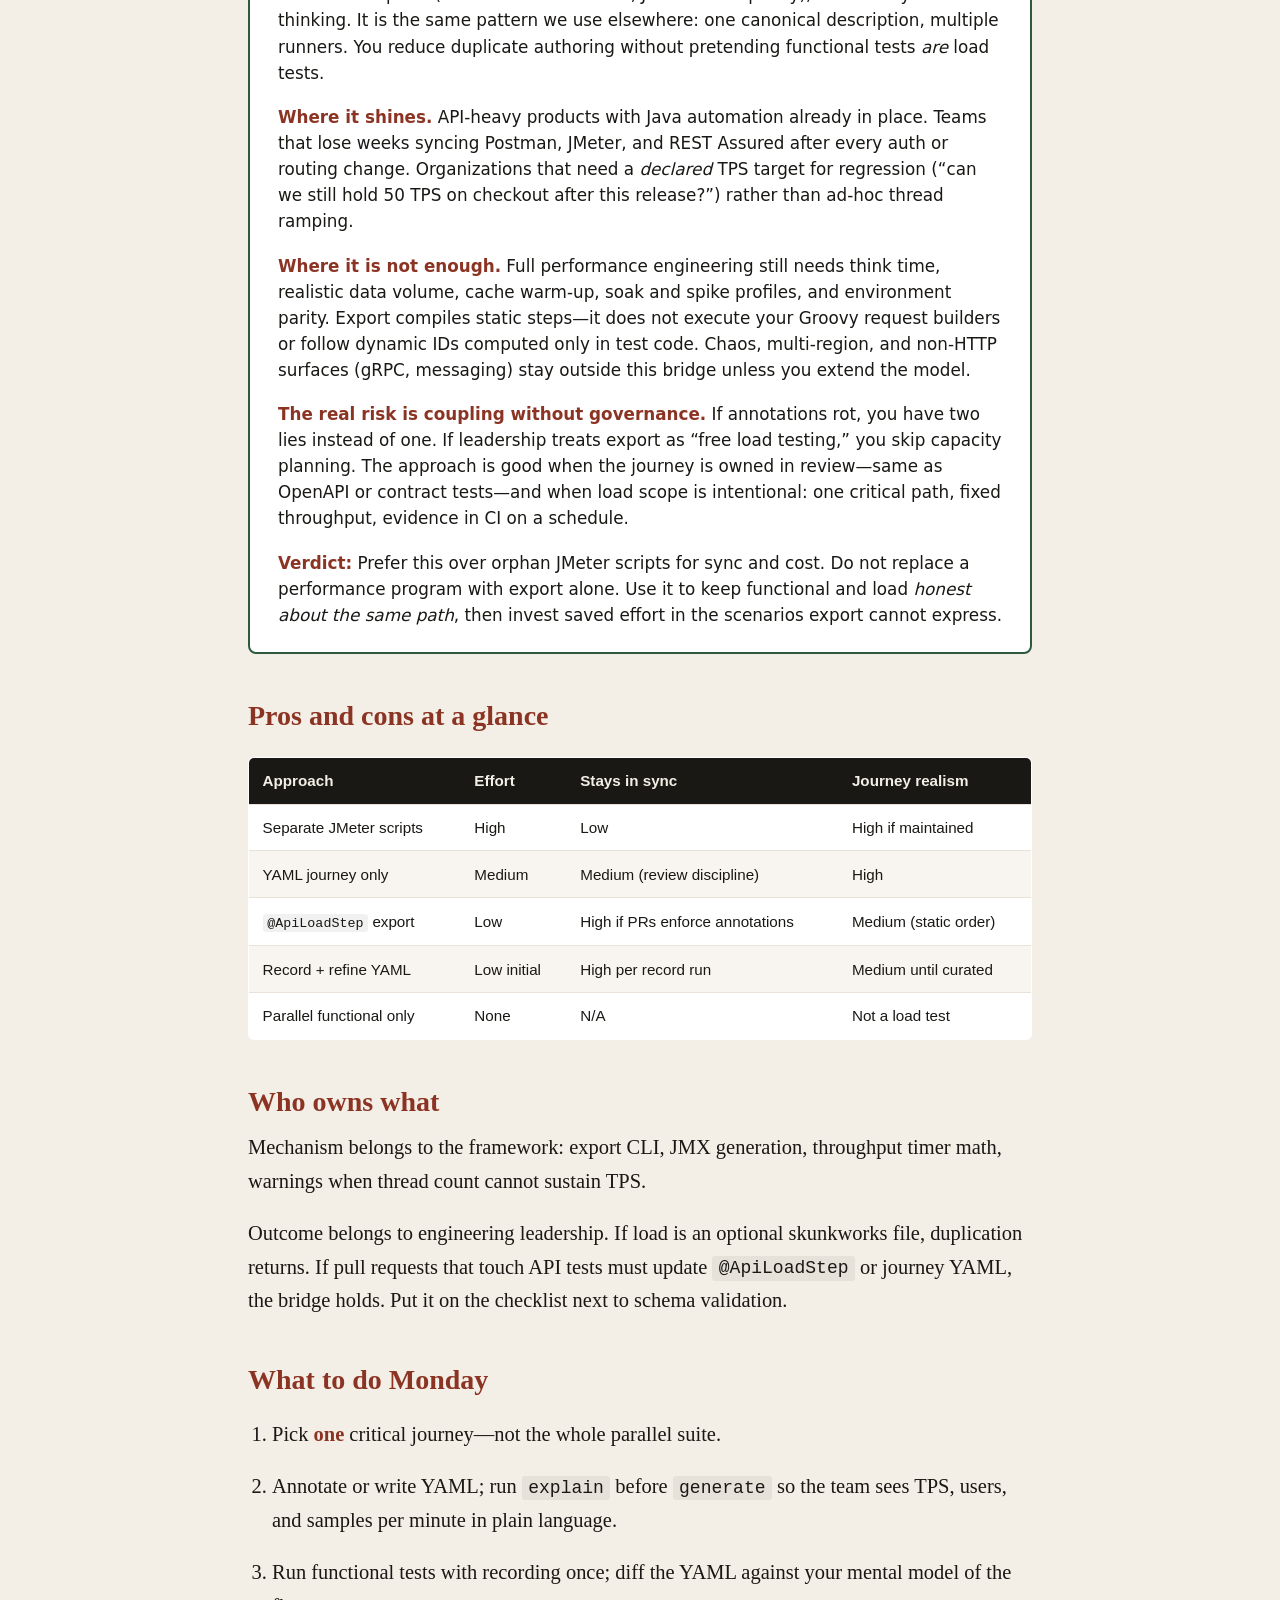
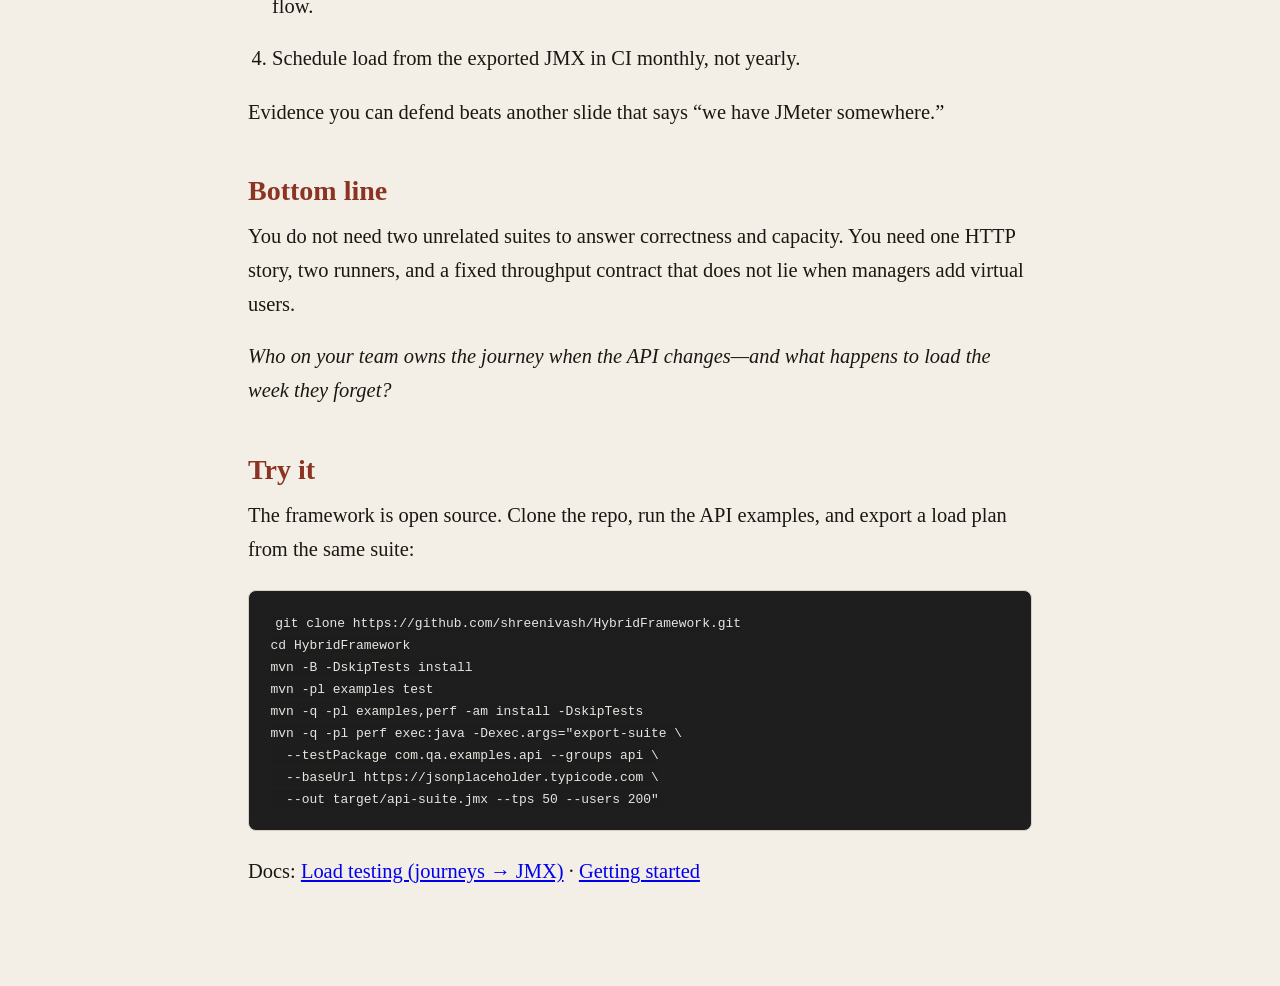
==== commit 692a5748: "Enlarge blog typography and add architect assessment. Widen layout, expand the article with governan" ====
--- a/blog/posts/one-api-suite-two-rails.html
+++ b/blog/posts/one-api-suite-two-rails.html
@@ -18,7 +18,7 @@
     </div>
     <article id="story">
       <h1>One API Suite, Two Rails: Functional Tests That Feed Load</h1>
-      <p>The release pipeline is green. The API suite passed in parallel. An hour later, production is slow under traffic nobody rehearsed. The team did not miss a test. They missed a second question: did we ever stress the same journey at a fixed rate?</p>
+      <p class="lede">The release pipeline is green. The API suite passed in parallel. An hour later, production is slow under traffic nobody rehearsed. The team did not miss a test. They missed a second question: did we ever stress the <em>same journey</em> at a fixed rate?</p>
       <p>That question is old. What changed is the cost of keeping two separate worlds—functional API tests in one repo, load scripts in another—when both describe the same HTTP surface.</p>
 
       <h2>The disguise</h2>
@@ -38,9 +38,11 @@
 
       <h2>Why it breaks now</h2>
       <p>APIs are graphs, not lists. Login returns a token. The token gates the next call. Create returns an id. Update uses that id. Functional tests encode that graph with assertions. Load tests need the same graph at volume, or they measure noise.</p>
-      <p><strong>Parallel functional tests are not a journey.</strong> Running every <code>@Test</code> method in parallel finishes the suite quickly. That is a win for the release pipeline. It is not a user session. Exporting those methods as independent samplers fires unrelated endpoints at once.</p>
-      <p><strong>Record-only load drifts with test order.</strong> Recording HTTP during a functional run is seductive. Flip a flag, run the suite, emit YAML. If tests are isolated per method, you get a shuffle of calls, not a checkout flow.</p>
-      <p><strong>Hand-written YAML journeys do not track the suite.</strong> A curated journey file is clear and reviewable. It is also another file to maintain when the API team ships without updating it.</p>
+      <p>Three failure shapes show up repeatedly.</p>
+      <p><strong>Parallel functional tests are not a journey.</strong> Running every <code>@Test</code> method in parallel finishes the suite quickly. That is a win for the release pipeline. It is not a user session. Exporting those methods as independent samplers fires unrelated endpoints at once. Throughput rises. Realism drops.</p>
+      <p><strong>Record-only load drifts with test order.</strong> Recording HTTP during a functional run is seductive. Flip a flag, run the suite, emit YAML. You get truth for what ran. If tests are isolated per method, you get a shuffle of calls, not a checkout flow. Recording is excellent raw material. It is not automatically an end-to-end journey.</p>
+      <p><strong>Hand-written YAML journeys do not track the suite.</strong> A curated journey file is clear and reviewable. It is also another file to maintain. When the API team ships without updating YAML, load tests greenwash the past.</p>
+      <p>Each shape fails for the same reason: two representations of one system without a bridge.</p>
 
       <figure>
         <img src="../images/throughput.svg" data-fallback="https://raw.githubusercontent.com/shreenivash/HybridFramework/main/blog/images/throughput.svg" alt="Chart: throughput capped at 50 TPS; 200 virtual users increase queue wait, not request rate, with Constant Throughput Timer." width="800" height="450" decoding="async"/>
@@ -49,10 +51,19 @@
       </figure>
 
       <h2>Two rails on one bridge</h2>
-      <p>The Hybrid Framework treats API automation as one asset with two execution modes.</p>
-      <p><strong>Rail one — functional:</strong> TestNG, REST Assured, parallel methods, Allure evidence. This is the release gate.</p>
+      <p>The <a href="https://github.com/shreenivash/HybridFramework">Hybrid Framework</a> treats API automation as one asset with two execution modes—not one test type pretending to be both.</p>
+      <p><strong>Rail one — functional:</strong> TestNG, REST Assured, parallel methods, Allure evidence, twenty-minute SLA. This is the release gate.</p>
       <p><strong>Rail two — load:</strong> The same HTTP steps compiled to JMeter <code>.jmx</code> with a Constant Throughput Timer and JEXL so <code>-Jtps=50</code> means fifty transactions per second, not fifty times thread count. Extra users wait. They do not inflate throughput.</p>
-      <p>You can author the journey three ways: YAML files, <code>@ApiLoadStep</code> annotations on existing tests (export-suite CLI), or record during a functional run then refine YAML.</p>
+      <p>Between the rails sits the <strong>journey</strong>: ordered steps, JSON extractors, variables. You can author it three ways.</p>
+
+      <h3>YAML journeys</h3>
+      <p>Write <code>journeys/checkout.yaml</code> with explicit steps, then <code>generate</code> or <code>run</code>. Readable and reviewable—ideal for the one flow that must survive executive review. Another source of truth unless code review enforces updates.</p>
+
+      <h3><code>@ApiLoadStep</code> on existing tests</h3>
+      <p>Keep functional tests; add annotations for method, path, body, and extractors. The <code>export-suite</code> CLI scans <code>BaseApiTest</code> subclasses and builds one JMX. Lowest friction for Java-first API teams. Risk: someone edits the test body and forgets the annotation.</p>
+
+      <h3>Record during functional runs</h3>
+      <p><code>-Dapi.load.record=true</code>, run the suite, emit YAML, then <code>export-suite --recorded</code>. Fast capture of real URLs and bodies. Per-method tests still produce per-method traffic until you curate for true E2E—and redact secrets in bodies.</p>
 
       <figure>
         <img src="../images/annotations.svg" data-fallback="https://raw.githubusercontent.com/shreenivash/HybridFramework/main/blog/images/annotations.svg" alt="Illustration: @ApiLoadStep on a Java API test, export-suite CLI, and generated JMeter JMX with eight steps." width="800" height="450" decoding="async"/>
@@ -60,24 +71,78 @@
         <button type="button" class="no-medium copy-image" data-src="../images/annotations.svg">Copy image</button>
       </figure>
 
-      <h2>Pros and cons</h2>
-      <ul>
-        <li><strong>Separate JMeter scripts:</strong> High effort, high realism if maintained, poor sync with API tests.</li>
-        <li><strong>YAML journey only:</strong> Clear E2E, medium sync unless review enforces updates.</li>
-        <li><strong>@ApiLoadStep export:</strong> Low effort, stays close to Java tests; static order unless you design for E2E.</li>
-        <li><strong>Record + refine:</strong> Fast capture; needs curation for real journeys and data hygiene.</li>
-      </ul>
+      <section class="callout architect" aria-labelledby="architect-heading">
+        <h2 id="architect-heading">An architect’s read: is this a good approach?</h2>
+        <p><strong>Yes—with boundaries.</strong> Treating a shared <em>HTTP journey</em> as the integration contract, with two adapters (TestNG for correctness, JMeter for capacity), is sound systems thinking. It is the same pattern we use elsewhere: one canonical description, multiple runners. You reduce duplicate authoring without pretending functional tests <em>are</em> load tests.</p>
+        <p><strong>Where it shines.</strong> API-heavy products with Java automation already in place. Teams that lose weeks syncing Postman, JMeter, and REST Assured after every auth or routing change. Organizations that need a <em>declared</em> TPS target for regression (“can we still hold 50 TPS on checkout after this release?”) rather than ad-hoc thread ramping.</p>
+        <p><strong>Where it is not enough.</strong> Full performance engineering still needs think time, realistic data volume, cache warm-up, soak and spike profiles, and environment parity. Export compiles static steps—it does not execute your Groovy request builders or follow dynamic IDs computed only in test code. Chaos, multi-region, and non-HTTP surfaces (gRPC, messaging) stay outside this bridge unless you extend the model.</p>
+        <p><strong>The real risk is coupling without governance.</strong> If annotations rot, you have two lies instead of one. If leadership treats export as “free load testing,” you skip capacity planning. The approach is good when the journey is owned in review—same as OpenAPI or contract tests—and when load scope is intentional: one critical path, fixed throughput, evidence in CI on a schedule.</p>
+        <p><strong>Verdict:</strong> Prefer this over orphan JMeter scripts for sync and cost. Do not replace a performance program with export alone. Use it to keep functional and load <em>honest about the same path</em>, then invest saved effort in the scenarios export cannot express.</p>
+      </section>
+
+      <h2>Pros and cons at a glance</h2>
+      <table class="compare-table">
+        <thead>
+          <tr>
+            <th>Approach</th>
+            <th>Effort</th>
+            <th>Stays in sync</th>
+            <th>Journey realism</th>
+          </tr>
+        </thead>
+        <tbody>
+          <tr>
+            <td>Separate JMeter scripts</td>
+            <td>High</td>
+            <td>Low</td>
+            <td>High if maintained</td>
+          </tr>
+          <tr>
+            <td>YAML journey only</td>
+            <td>Medium</td>
+            <td>Medium (review discipline)</td>
+            <td>High</td>
+          </tr>
+          <tr>
+            <td><code>@ApiLoadStep</code> export</td>
+            <td>Low</td>
+            <td>High if PRs enforce annotations</td>
+            <td>Medium (static order)</td>
+          </tr>
+          <tr>
+            <td>Record + refine YAML</td>
+            <td>Low initial</td>
+            <td>High per record run</td>
+            <td>Medium until curated</td>
+          </tr>
+          <tr>
+            <td>Parallel functional only</td>
+            <td>None</td>
+            <td>N/A</td>
+            <td>Not a load test</td>
+          </tr>
+        </tbody>
+      </table>
 
       <h2>Who owns what</h2>
       <p>Mechanism belongs to the framework: export CLI, JMX generation, throughput timer math, warnings when thread count cannot sustain TPS.</p>
-      <p>Outcome belongs to leadership. If pull requests that touch API tests must update annotations or journey YAML, the bridge holds.</p>
+      <p>Outcome belongs to engineering leadership. If load is an optional skunkworks file, duplication returns. If pull requests that touch API tests must update <code>@ApiLoadStep</code> or journey YAML, the bridge holds. Put it on the checklist next to schema validation.</p>
+
+      <h2>What to do Monday</h2>
+      <ol>
+        <li>Pick <strong>one</strong> critical journey—not the whole parallel suite.</li>
+        <li>Annotate or write YAML; run <code>explain</code> before <code>generate</code> so the team sees TPS, users, and samples per minute in plain language.</li>
+        <li>Run functional tests with recording once; diff the YAML against your mental model of the flow.</li>
+        <li>Schedule load from the exported JMX in CI monthly, not yearly.</li>
+      </ol>
+      <p>Evidence you can defend beats another slide that says “we have JMeter somewhere.”</p>
 
       <h2>Bottom line</h2>
       <p>You do not need two unrelated suites to answer correctness and capacity. You need one HTTP story, two runners, and a fixed throughput contract that does not lie when managers add virtual users.</p>
-      <p><em>Who on your team owns the journey file when the API changes—and what happens to load the week they forget?</em></p>
+      <p><em>Who on your team owns the journey when the API changes—and what happens to load the week they forget?</em></p>
 
       <h2>Try it</h2>
-      <p>The framework is open source on GitHub. Clone the repo, run the API examples, and export a load plan from the same suite:</p>
+      <p>The framework is open source. Clone the repo, run the API examples, and export a load plan from the same suite:</p>
       <pre class="code-block"><code>git clone https://github.com/shreenivash/HybridFramework.git
 cd HybridFramework
 mvn -B -DskipTests install
--- a/blog/styles.css
+++ b/blog/styles.css
@@ -3,6 +3,9 @@
   --ink: #1a1814;
   --oxide: #8c3424;
   --muted: #5c564c;
+  --green: #2d5a3d;
+  --content: min(52rem, 94vw);
+  --figure: min(56rem, 96vw);
 }
 
 * {
@@ -14,65 +17,99 @@
   background: var(--paper);
   color: var(--ink);
   font-family: "Avenir Next", "Segoe UI", system-ui, sans-serif;
-  line-height: 1.5;
+  font-size: 18px;
+  line-height: 1.6;
 }
 
 .masthead {
-  max-width: 40rem;
+  max-width: var(--content);
   margin: 0 auto;
-  padding: 2.5rem 1.25rem 1rem;
+  padding: 2.75rem 1.5rem 1.25rem;
   border-bottom: 1px solid #d8d0c4;
 }
 
 .masthead h1 {
   font-family: "Iowan Old Style", Palatino, Georgia, serif;
   font-weight: 600;
-  margin: 0 0 0.25rem;
+  font-size: 1.75rem;
+  margin: 0 0 0.35rem;
 }
 
 .masthead p {
   margin: 0;
   color: var(--muted);
+  font-size: 1rem;
 }
 
 main {
-  max-width: 40rem;
+  max-width: var(--content);
   margin: 0 auto;
-  padding: 1.5rem 1.25rem 4rem;
+  padding: 2rem 1.5rem 5rem;
 }
 
 article {
   font-family: "Iowan Old Style", Palatino, Georgia, serif;
-  font-size: 1.125rem;
+  font-size: 1.28rem;
+  line-height: 1.65;
 }
 
 article h1 {
-  font-size: 2rem;
-  line-height: 1.2;
+  font-size: clamp(2.1rem, 5vw, 2.85rem);
+  line-height: 1.15;
   margin-top: 0;
+  margin-bottom: 1.25rem;
+  letter-spacing: -0.02em;
+}
+
+article .lede {
+  font-size: 1.35rem;
+  line-height: 1.55;
+  color: var(--ink);
 }
 
 article h2 {
+  font-size: 1.75rem;
+  margin-top: 2.75rem;
+  margin-bottom: 0.75rem;
+  color: var(--oxide);
+  line-height: 1.25;
+}
+
+article h3 {
   font-size: 1.35rem;
-  margin-top: 2rem;
-  color: var(--oxide);
+  margin-top: 1.75rem;
+  margin-bottom: 0.5rem;
+  color: var(--ink);
+  font-family: "Avenir Next", "Segoe UI", system-ui, sans-serif;
+  font-weight: 600;
 }
 
 article p,
 article li {
-  margin: 0 0 1rem;
-}
-
-article ul {
-  padding-left: 1.25rem;
+  margin: 0 0 1.15rem;
+}
+
+article ul,
+article ol {
+  padding-left: 1.5rem;
+  margin-bottom: 1.25rem;
 }
 
 article strong {
   color: var(--oxide);
+  font-weight: 600;
 }
 
 article em {
   font-style: italic;
+}
+
+article code {
+  font-family: ui-monospace, "SF Mono", Menlo, monospace;
+  font-size: 0.88em;
+  background: rgba(26, 24, 20, 0.06);
+  padding: 0.12em 0.35em;
+  border-radius: 3px;
 }
 
 .post-list {
@@ -81,8 +118,8 @@
 }
 
 .post-list li {
-  margin-bottom: 1.5rem;
-  padding-bottom: 1.5rem;
+  margin-bottom: 1.75rem;
+  padding-bottom: 1.75rem;
   border-bottom: 1px solid #d8d0c4;
 }
 
@@ -90,7 +127,7 @@
   color: var(--ink);
   text-decoration: none;
   font-family: "Iowan Old Style", Palatino, Georgia, serif;
-  font-size: 1.35rem;
+  font-size: 1.5rem;
   font-weight: 600;
 }
 
@@ -100,25 +137,27 @@
 
 .dek {
   color: var(--muted);
-  font-size: 0.95rem;
+  font-size: 1.05rem;
+  line-height: 1.5;
 }
 
 .toolbar {
   display: flex;
   flex-wrap: wrap;
-  gap: 0.5rem;
-  margin: 1.5rem 0;
+  gap: 0.65rem;
+  margin: 1.75rem 0;
   font-family: "Avenir Next", "Segoe UI", sans-serif;
-  font-size: 0.85rem;
+  font-size: 0.95rem;
 }
 
 .toolbar button {
   background: var(--ink);
   color: var(--paper);
   border: none;
-  padding: 0.45rem 0.75rem;
+  padding: 0.55rem 1rem;
   cursor: pointer;
-  border-radius: 2px;
+  border-radius: 4px;
+  font-size: 0.95rem;
 }
 
 .toolbar button:hover {
@@ -131,24 +170,26 @@
 }
 
 figure {
-  margin: 2rem 0;
+  margin: 2.5rem auto;
+  max-width: var(--figure);
+  width: 100%;
 }
 
 figure img {
   display: block;
   width: 100%;
-  max-width: 800px;
   height: auto;
-  margin: 0 auto;
   border: 1px solid #d8d0c4;
   background: var(--paper);
+  border-radius: 4px;
 }
 
 figcaption {
-  font-size: 0.9rem;
-  color: var(--muted);
-  margin-top: 0.5rem;
+  font-size: 1.05rem;
+  color: var(--muted);
+  margin-top: 0.75rem;
   font-family: "Avenir Next", "Segoe UI", sans-serif;
+  line-height: 1.45;
 }
 
 .no-medium {
@@ -158,15 +199,89 @@
 article pre.code-block {
   background: #1e1e1e;
   color: #e8e6e0;
-  padding: 1rem 1.1rem;
-  border-radius: 6px;
+  padding: 1.25rem 1.35rem;
+  border-radius: 8px;
   overflow-x: auto;
   font-family: ui-monospace, "SF Mono", Menlo, monospace;
-  font-size: 0.8rem;
-  line-height: 1.45;
+  font-size: 0.92rem;
+  line-height: 1.5;
   border: 1px solid #d8d0c4;
+  margin: 1.5rem 0;
 }
 
 article pre.code-block code {
   white-space: pre;
 }
+
+.callout {
+  margin: 2rem 0;
+  padding: 1.5rem 1.75rem;
+  border-radius: 8px;
+  border: 2px solid var(--oxide);
+  background: #fff;
+  font-family: "Avenir Next", "Segoe UI", system-ui, sans-serif;
+  font-size: 1.05rem;
+  line-height: 1.55;
+}
+
+.callout h2 {
+  margin-top: 0;
+  font-size: 1.45rem;
+  color: var(--oxide);
+}
+
+.callout.architect {
+  border-color: var(--green);
+}
+
+.callout.architect h2 {
+  color: var(--green);
+}
+
+.callout p:last-child {
+  margin-bottom: 0;
+}
+
+.compare-table {
+  width: 100%;
+  border-collapse: collapse;
+  font-family: "Avenir Next", "Segoe UI", sans-serif;
+  font-size: 0.95rem;
+  margin: 1.5rem 0 2rem;
+  background: #fff;
+  border: 1px solid #d8d0c4;
+  border-radius: 6px;
+  overflow: hidden;
+}
+
+.compare-table th,
+.compare-table td {
+  padding: 0.65rem 0.85rem;
+  text-align: left;
+  border-bottom: 1px solid #e8e2d8;
+  vertical-align: top;
+}
+
+.compare-table th {
+  background: var(--ink);
+  color: var(--paper);
+  font-weight: 600;
+}
+
+.compare-table tr:last-child td {
+  border-bottom: none;
+}
+
+.compare-table tbody tr:nth-child(even) {
+  background: rgba(243, 239, 230, 0.6);
+}
+
+@media (max-width: 640px) {
+  .compare-table {
+    font-size: 0.85rem;
+  }
+  .compare-table th,
+  .compare-table td {
+    padding: 0.5rem;
+  }
+}
